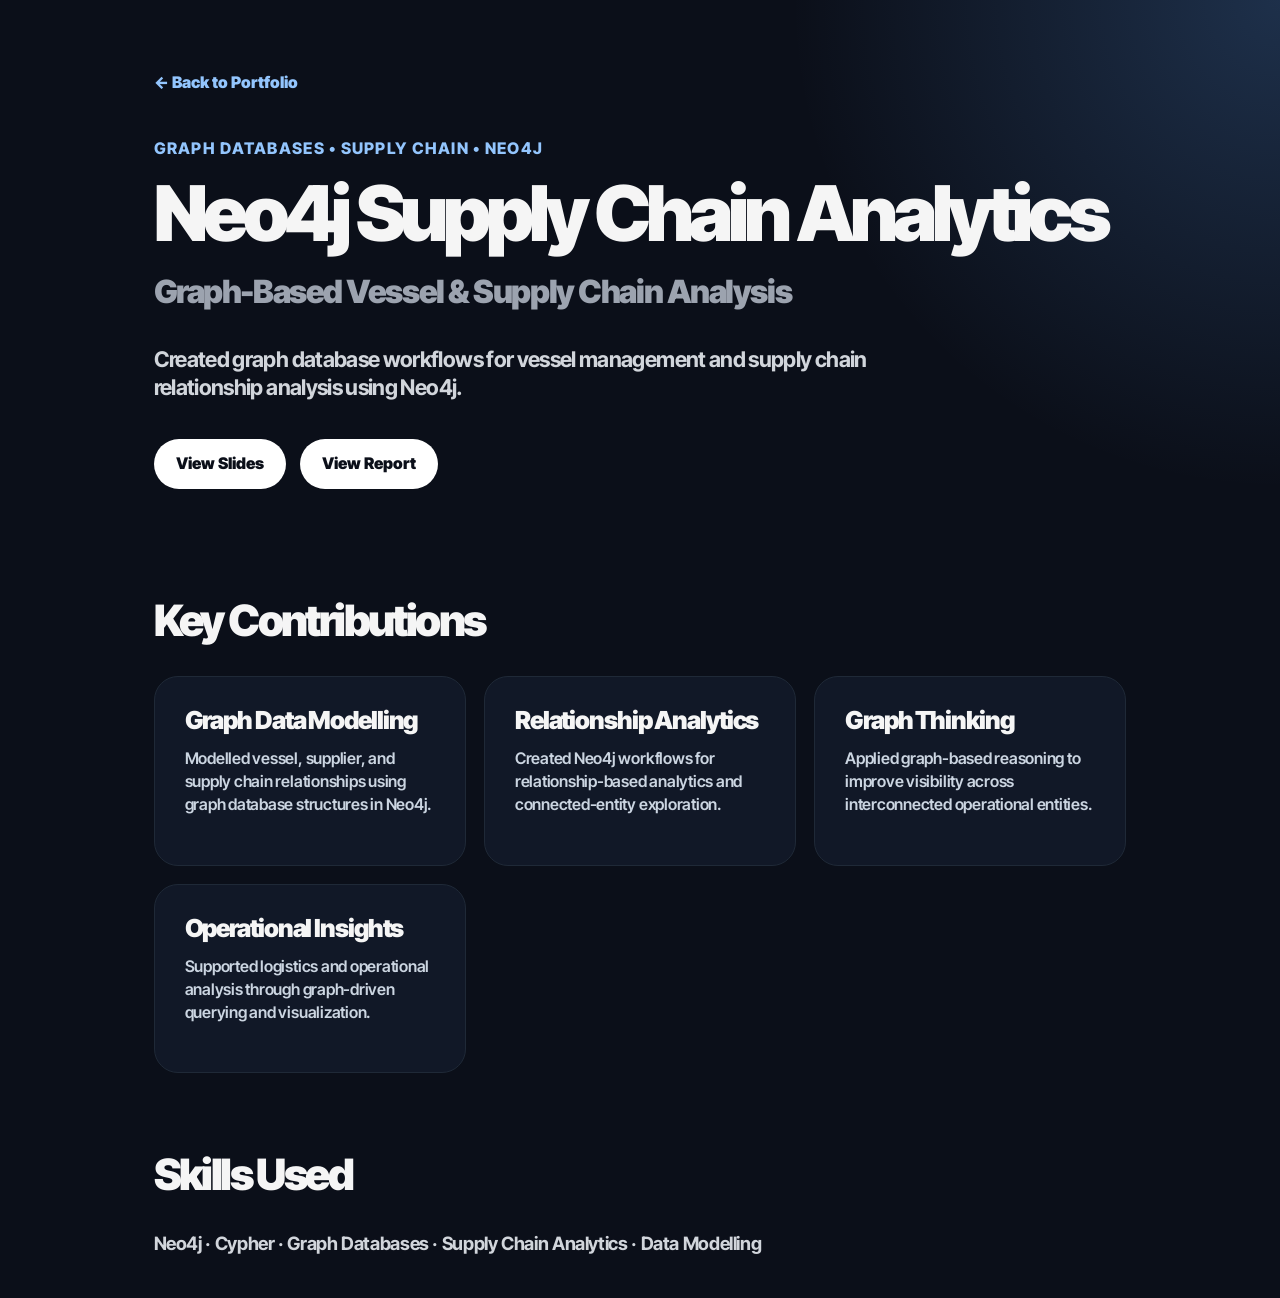
==== projects/neo4j.html @ 0507103a "Upload files" ====
<!DOCTYPE html>
<html lang="en">
<head>
  <meta charset="UTF-8" />
  <meta name="viewport" content="width=device-width, initial-scale=1.0" />
  <title>Neo4j Supply Chain Analytics | Ian Thomas Mathew</title>
  <link rel="preconnect" href="https://fonts.googleapis.com">
  <link rel="preconnect" href="https://fonts.gstatic.com" crossorigin>
  <link href="https://fonts.googleapis.com/css2?family=Inter+Tight:wght@500;600;700;800;900&display=swap" rel="stylesheet">
  <link rel="stylesheet" href="../style.css" />
</head>
<body>
  <header class="project-hero">
    <a class="back-link" href="../index.html">← Back to Portfolio</a>
    <p class="eyebrow">Graph Databases • Supply Chain • Neo4j</p>
    <h1>Neo4j Supply Chain Analytics</h1>
    <h2>Graph-Based Vessel & Supply Chain Analysis</h2>

    <p class="hero-text">
      Created graph database workflows for vessel management and supply chain relationship analysis using Neo4j.
    </p>

    <div class="buttons">
      <a href="../assets/neo4j-slides.pdf" target="_blank">View Slides</a>
      <a href="../assets/neo4j-report.pdf" target="_blank">View Report</a>
    </div>
  </header>

  <section>

    <h2>Key Contributions</h2>

    <div class="grid">

      <div class="card">
        <h3>Graph Data Modelling</h3>

        <p>
          Modelled vessel, supplier, and supply chain relationships
          using graph database structures in Neo4j.
        </p>
      </div>

      <div class="card">
        <h3>Relationship Analytics</h3>

        <p>
          Created Neo4j workflows for relationship-based analytics
          and connected-entity exploration.
        </p>
      </div>

      <div class="card">
        <h3>Graph Thinking</h3>

        <p>
          Applied graph-based reasoning to improve visibility
          across interconnected operational entities.
        </p>
      </div>

      <div class="card">
        <h3>Operational Insights</h3>

        <p>
          Supported logistics and operational analysis through
          graph-driven querying and visualization.
        </p>
      </div>

    </div>

  </section>

  <section>
    <h2>Skills Used</h2>
    <p class="skills">Neo4j · Cypher · Graph Databases · Supply Chain Analytics · Data Modelling</p>
  </section>
</body>
</html>
---- style.css ----
* {
  box-sizing: border-box;
  margin: 0;
  padding: 0;
}

html {
  scroll-behavior: smooth;
}

body {
  font-family: "Inter Tight", Arial, sans-serif;
  background: #0b0f19;
  color: #f5f5f5;
  line-height: 1.6;
}

.hero {
  min-height: 95vh;
  display: flex;
  flex-direction: column;
  justify-content: center;
  padding: 90px 12%;
  background:
    radial-gradient(circle at top right, rgba(96, 165, 250, 0.28), transparent 35%),
    radial-gradient(circle at bottom left, rgba(147, 197, 253, 0.12), transparent 35%),
    #0b0f19;
}

.eyebrow {
  color: #93c5fd;
  font-size: 1rem;
  font-weight: 800;
  letter-spacing: 0.08em;
  text-transform: uppercase;
  margin-bottom: 18px;
}

.name-row {
  display: flex;
  align-items: center;
  gap: 23px;
  margin-bottom: 14px;
}

.hero h1 {
  font-size: 5.3rem;
  font-weight: 900;
  letter-spacing: -0.07em;
  line-height: 0.9;
  margin-bottom: 0;
}

.profile-image {
  width: 220px;
  height: 220px;
  border-radius: 50%;
  object-fit: cover;
  border: 2px solid #1f2937;
  box-shadow: 0 0 20px rgba(96, 165, 250, 0.18);
  flex-shrink: 0;
}

.hero h2 {
  color: #9ca3af;
  font-size: 2rem;
  font-weight: 900;
  letter-spacing: -0.05em;
  line-height: 1;
  margin-bottom: 28px;
}

.hero-text {
  max-width: 820px;
  color: #d1d5db;
  font-size: 1.35rem;
  font-weight: 700;
  letter-spacing: -0.03em;
  line-height: 1.3;
}

.buttons {
  display: flex;
  gap: 14px;
  flex-wrap: wrap;
  margin-top: 38px;
}

.buttons a {
  text-decoration: none;
  background: #ffffff;
  color: #0b0f19;
  padding: 12px 22px;
  border-radius: 999px;
  font-weight: 900;
  transition: all 0.2s ease;
}

.buttons a:hover {
  background: #d1d5db;
  transform: translateY(-2px);
}

section {
  padding: 40px 12%;
}

section h2 {
  font-size: 2.7rem;
  font-weight: 900;
  letter-spacing: -0.06em;
  line-height: 1;
  margin-bottom: 34px;
}

.grid {
  display: grid;
  grid-template-columns: repeat(auto-fit, minmax(280px, 1fr));
  gap: 18px;
}

.card {
  background: #111827;
  border: 1px solid #1f2937;
  border-radius: 24px;
  padding: 30px;
  transition:
    transform 0.2s ease,
    border-color 0.2s ease,
    background 0.2s ease;
}

.card:hover {
  transform: translateY(-5px);
  border-color: #60a5fa;
  background: #121d2f;
}

.card h3 {
  font-size: 1.55rem;
  font-weight: 900;
  letter-spacing: -0.045em;
  line-height: 1.05;
  margin-bottom: 14px;
}

.card p {
  color: #cbd5e1;
  font-size: 1rem;
  font-weight: 600;
  line-height: 1.45;
  letter-spacing: -0.015em;
  margin-bottom: 18px;
}

.tags {
  margin-bottom: 20px;
}

.tags span {
  display: inline-block;
  background: #1e293b;
  color: #93c5fd;
  padding: 6px 11px;
  border-radius: 999px;
  font-size: 0.86rem;
  font-weight: 800;
  margin: 4px 4px 0 0;
}

.project-links {
  display: flex;
  gap: 10px;
  flex-wrap: wrap;
}

.project-links a {
  text-decoration: none;
  color: #ffffff;
  border: 1px solid #334155;
  padding: 8px 15px;
  border-radius: 999px;
  font-size: 0.9rem;
  font-weight: 900;
  transition: all 0.2s ease;
}

.project-links a:hover {
  border-color: #60a5fa;
  color: #93c5fd;
}

.skills {
  max-width: 900px;
  color: #d1d5db;
  font-size: 1.15rem;
  font-weight: 700;
  line-height: 1.5;
  letter-spacing: -0.02em;
}

ul {
  padding-left: 22px;
  color: #d1d5db;
  font-size: 1.08rem;
  font-weight: 700;
  line-height: 1.7;
}

footer {
  text-align: center;
  padding: 34px;
  color: #9ca3af;
  border-top: 1px solid #1f2937;
  font-weight: 700;
}

.project-hero {
  min-height: 30vh;
  display: flex;
  flex-direction: column;
  justify-content: center;
  padding: 70px 12%;
  background:
    radial-gradient(circle at top right, rgba(96, 165, 250, 0.22), transparent 35%),
    #0b0f19;
}

.project-hero h1 {
  font-size: 4.8rem;
  font-weight: 900;
  letter-spacing: -0.065em;
  line-height: 0.92;
  margin-bottom: 16px;
}

.project-hero h2 {
  color: #9ca3af;
  font-size: 2rem;
  font-weight: 900;
  letter-spacing: -0.045em;
  margin-bottom: 28px;
}

.back-link {
  color: #93c5fd;
  text-decoration: none;
  font-weight: 900;
  margin-bottom: 40px;
}

.back-link:hover {
  color: #ffffff;
}

.page-text {
  max-width: 900px;
  color: #d1d5db;
  font-size: 1.2rem;
  font-weight: 700;
  line-height: 1.5;
  letter-spacing: -0.02em;
}

@media (max-width: 700px) {
  .hero h1 {
    font-size: 3.2rem;
  }

  .profile-image {
    width: 58px;
    height: 58px;
  }

  .name-row {
    gap: 10px;
    align-items: flex-start;
  }

  .hero h2 {
    font-size: 1.45rem;
  }

  .hero-text {
    font-size: 1.1rem;
  }

  .project-hero h1 {
    font-size: 3rem;
  }

  .project-hero h2 {
    font-size: 1.35rem;
  }

  section,
  .hero,
  .project-hero {
    padding-left: 7%;
    padding-right: 7%;
  }
}
.awards-grid {
  display: grid;
  grid-template-columns: repeat(2, 1fr);
  gap: 14px;
}

.awards-grid a {
  text-decoration: none;
  color: #f5f5f5;
  background: #111827;
  border: 1px solid #1f2937;
  border-radius: 18px;
  padding: 18px 20px;
  font-weight: 800;
  letter-spacing: -0.02em;
  transition: all 0.2s ease;
}

.awards-grid a:hover {
  border-color: #60a5fa;
  color: #93c5fd;
  transform: translateY(-3px);
}

@media (max-width: 700px) {
  .awards-grid {
    grid-template-columns: 1fr;
  }
}
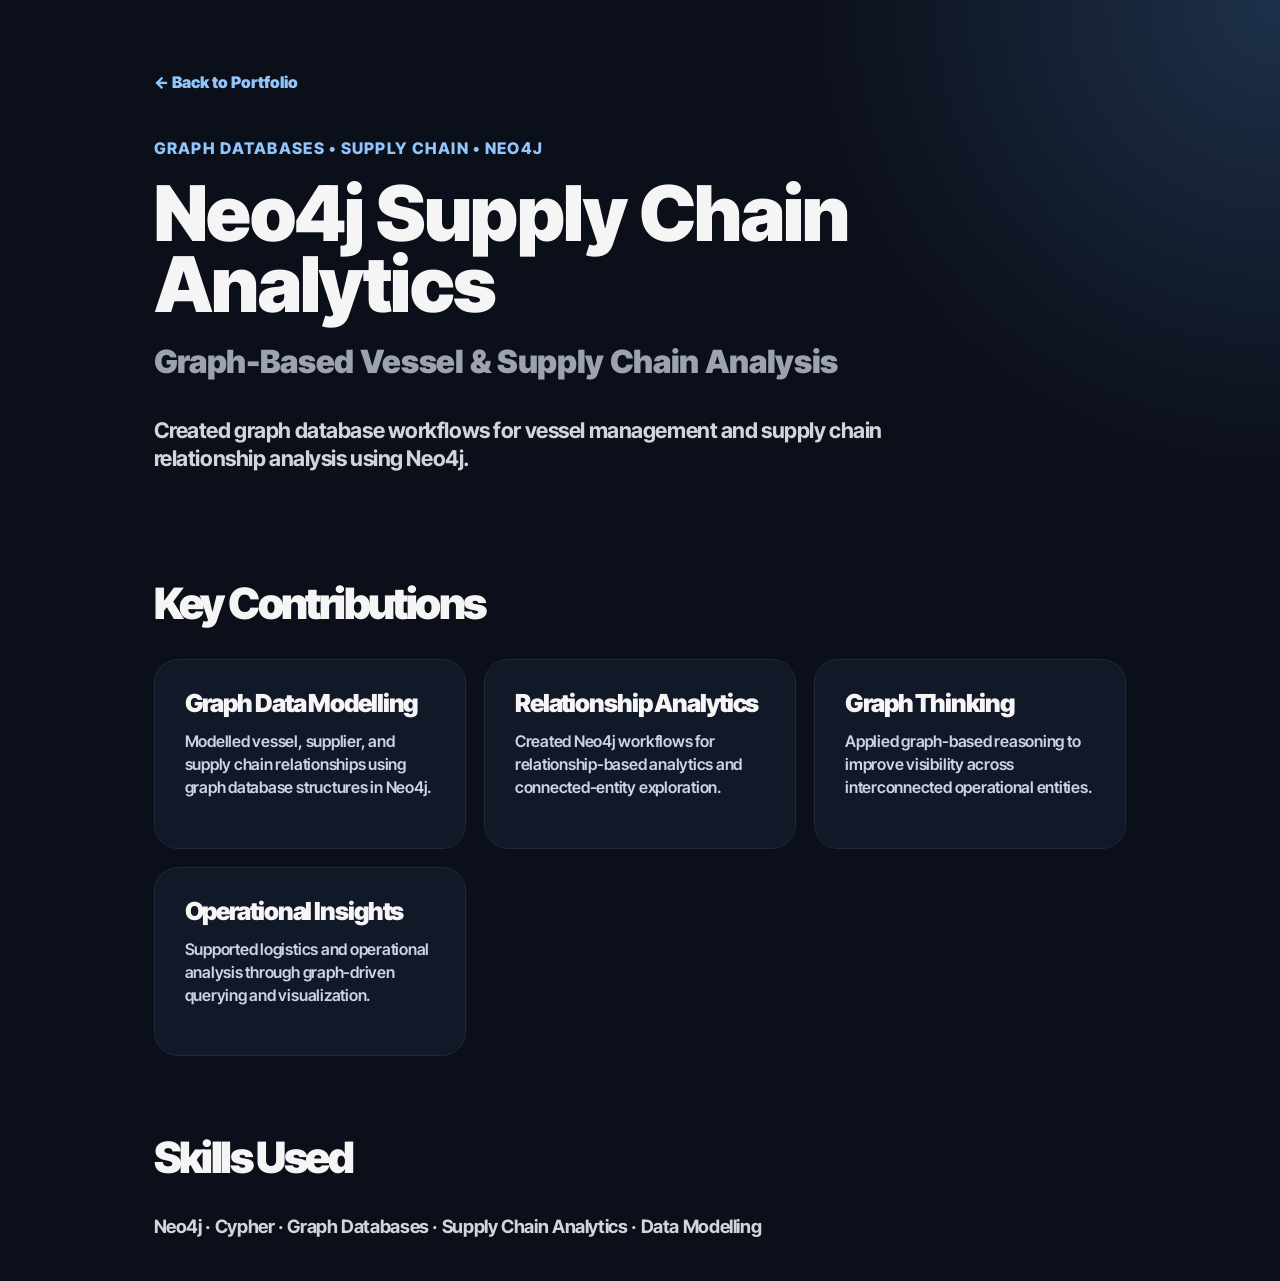
==== commit 4674b242: "Patching bugs" ====
--- a/projects/neo4j.html
+++ b/projects/neo4j.html
@@ -20,10 +20,7 @@
       Created graph database workflows for vessel management and supply chain relationship analysis using Neo4j.
     </p>
 
-    <div class="buttons">
-      <a href="../assets/neo4j-slides.pdf" target="_blank">View Slides</a>
-      <a href="../assets/neo4j-report.pdf" target="_blank">View Report</a>
-    </div>
+
   </header>
 
   <section>
--- a/style.css
+++ b/style.css
@@ -27,6 +27,18 @@
     #0b0f19;
 }
 
+.hero-container {
+
+  display: flex;
+
+  align-items: center;
+
+  justify-content: space-between;
+
+  gap: 45px;
+
+}
+
 .eyebrow {
   color: #93c5fd;
   font-size: 1rem;
@@ -46,26 +58,32 @@
 .hero h1 {
   font-size: 5.3rem;
   font-weight: 900;
-  letter-spacing: -0.07em;
+  letter-spacing: -0.05em;
   line-height: 0.9;
   margin-bottom: 0;
 }
 
 .profile-image {
+
   width: 220px;
+
   height: 220px;
+
   border-radius: 50%;
+
   object-fit: cover;
+
   border: 2px solid #1f2937;
-  box-shadow: 0 0 20px rgba(96, 165, 250, 0.18);
-  flex-shrink: 0;
+
+  box-shadow: 0 0 28px rgba(96, 165, 250, 0.22);
+
 }
 
 .hero h2 {
   color: #9ca3af;
   font-size: 2rem;
   font-weight: 900;
-  letter-spacing: -0.05em;
+  letter-spacing: -0.03em;
   line-height: 1;
   margin-bottom: 28px;
 }
@@ -75,8 +93,22 @@
   color: #d1d5db;
   font-size: 1.35rem;
   font-weight: 700;
-  letter-spacing: -0.03em;
+  letter-spacing: -0.02em;
   line-height: 1.3;
+}
+
+.hero-left {
+
+  flex: 1;
+
+}
+
+.hero-right {
+
+  flex-shrink: 0;
+
+  transform: translateX(-30px);
+
 }
 
 .buttons {
@@ -229,7 +261,7 @@
 .project-hero h1 {
   font-size: 4.8rem;
   font-weight: 900;
-  letter-spacing: -0.065em;
+  letter-spacing: -0.02em;
   line-height: 0.92;
   margin-bottom: 16px;
 }
@@ -238,7 +270,7 @@
   color: #9ca3af;
   font-size: 2rem;
   font-weight: 900;
-  letter-spacing: -0.045em;
+  letter-spacing: -0.01em;
   margin-bottom: 28px;
 }
 
